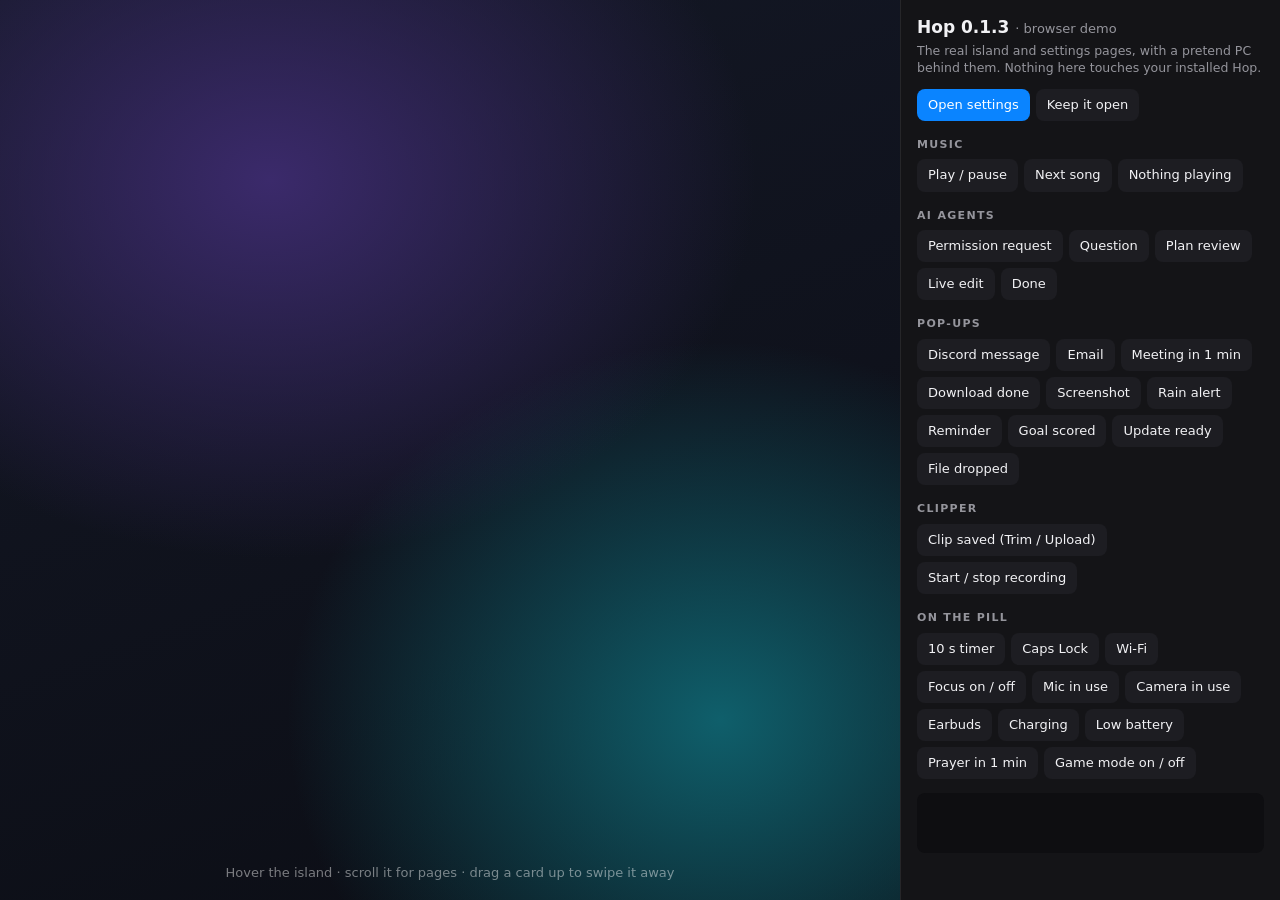
==== demo/index.html @ e6e643f9 "feat: two sample extensions, and a browser demo of the whole island demo/serve.py runs the real isla" ====
<!doctype html>
<html lang="en">
<head>
<meta charset="utf-8" />
<meta name="viewport" content="width=device-width, initial-scale=1" />
<title>Hop 0.1.3 demo</title>
<style>
  :root { --bg: #0b0b0d; --panel: #141417; --row: #1d1d22; --line: rgba(255,255,255,.08); --text: #f2f2f5; --dim: rgba(235,235,245,.6); --blue: #0a84ff; }
  * { box-sizing: border-box; }
  html, body { margin: 0; height: 100%; background: var(--bg); color: var(--text); font: 14px/1.4 "Segoe UI Variable Text", "Segoe UI", system-ui, sans-serif; }
  body { display: grid; grid-template-columns: 1fr 380px; overflow: hidden; }
  .desk { position: relative; overflow: hidden;
    background: radial-gradient(90% 70% at 30% 20%, #3b2a6b 0%, transparent 60%), radial-gradient(80% 70% at 80% 80%, #0f5f6b 0%, transparent 60%), linear-gradient(160deg, #141826, #0b0d14); }
  .desk::after { content: "Hover the island · scroll it for pages · drag a card up to swipe it away"; position: absolute; left: 0; right: 0; bottom: 18px; text-align: center; color: rgba(255,255,255,.45); font-size: 13px; }
  #islandFrame { position: absolute; left: 50%; top: 0; border: 0; background: transparent; color-scheme: normal; }
  .side { border-left: 1px solid var(--line); padding: 16px 16px 30px; overflow-y: auto; background: var(--panel); }
  h1 { font-size: 17px; margin: 0 0 2px; } h1 span { color: var(--dim); font-weight: 400; font-size: 13px; }
  .lead { color: var(--dim); font-size: 12.5px; margin: 0 0 12px; }
  h2 { font-size: 11px; text-transform: uppercase; letter-spacing: .12em; color: var(--dim); margin: 16px 0 7px; font-weight: 600; }
  .btns { display: flex; flex-wrap: wrap; gap: 6px; }
  button { border: 0; background: var(--row); color: var(--text); padding: 7px 11px; border-radius: 8px; cursor: pointer; font: inherit; font-size: 13px; }
  button:hover { background: #2a2a31; }
  button.primary { background: var(--blue); color: #fff; }
  #log { margin-top: 14px; font: 11.5px/1.45 Consolas, monospace; color: var(--dim); white-space: pre-wrap; min-height: 60px; background: #0e0e11; border-radius: 8px; padding: 8px; }
  .settings { position: fixed; inset: 28px 28px 28px 28px; z-index: 5; display: none; border-radius: 14px; overflow: hidden; box-shadow: 0 30px 80px rgba(0,0,0,.6); background: #0b0b0d; }
  .settings-open .settings { display: block; }
  .settings iframe { width: 100%; height: calc(100% - 38px); border: 0; display: block; }
  .settings .bar { height: 38px; display: flex; align-items: center; justify-content: space-between; padding: 0 8px 0 14px; background: #1b1b1f; font-size: 13px; color: var(--dim); }
  .scrim { position: fixed; inset: 0; background: rgba(0,0,0,.45); display: none; z-index: 4; }
  .settings-open .scrim { display: block; }
  @media (max-width: 900px) { body { grid-template-columns: 1fr; grid-template-rows: 420px auto; overflow: auto; } .side { border-left: 0; } }
</style>
</head>
<body>
<div class="desk"><iframe id="islandFrame" title="Hop Island"></iframe></div>
<aside class="side">
  <h1>Hop 0.1.3 <span>· browser demo</span></h1>
  <p class="lead">The real island and settings pages, with a pretend PC behind them. Nothing here touches your installed Hop.</p>
  <div class="btns"><button class="primary" onclick="__demoHost.openSettings()">Open settings</button><button onclick="__demoHost.demo.pin()">Keep it open</button></div>

  <h2>Music</h2>
  <div class="btns"><button onclick="__demoHost.demo.togglePlay()">Play / pause</button><button onclick="__demoHost.demo.nextSong()">Next song</button><button onclick="__demoHost.demo.nothing()">Nothing playing</button></div>

  <h2>AI agents</h2>
  <div class="btns"><button onclick="__demoHost.demo.agentAsk()">Permission request</button><button onclick="__demoHost.demo.agentQuestion()">Question</button>
    <button onclick="__demoHost.demo.agentPlan()">Plan review</button><button onclick="__demoHost.demo.agentEdit()">Live edit</button><button onclick="__demoHost.demo.agentDone()">Done</button></div>

  <h2>Pop-ups</h2>
  <div class="btns"><button onclick="__demoHost.demo.notif()">Discord message</button><button onclick="__demoHost.demo.mail()">Email</button>
    <button onclick="__demoHost.demo.calendar()">Meeting in 1 min</button><button onclick="__demoHost.demo.download()">Download done</button>
    <button onclick="__demoHost.demo.snip()">Screenshot</button><button onclick="__demoHost.demo.rain()">Rain alert</button>
    <button onclick="__demoHost.demo.reminder()">Reminder</button><button onclick="__demoHost.demo.goal()">Goal scored</button>
    <button onclick="__demoHost.demo.update()">Update ready</button><button onclick="__demoHost.demo.drop()">File dropped</button></div>

  <h2>Clipper</h2>
  <div class="btns"><button onclick="__demoHost.demo.clip()">Clip saved (Trim / Upload)</button><button onclick="__demoHost.demo.rec()">Start / stop recording</button></div>

  <h2>On the pill</h2>
  <div class="btns"><button onclick="__demoHost.demo.timer10()">10 s timer</button><button onclick="__demoHost.demo.caps()">Caps Lock</button><button onclick="__demoHost.demo.wifi()">Wi-Fi</button>
    <button onclick="__demoHost.demo.focus()">Focus on / off</button><button onclick="__demoHost.demo.mic()">Mic in use</button><button onclick="__demoHost.demo.cam()">Camera in use</button>
    <button onclick="__demoHost.demo.bt()">Earbuds</button><button onclick="__demoHost.demo.charge()">Charging</button><button onclick="__demoHost.demo.low()">Low battery</button>
    <button onclick="__demoHost.demo.prayer()">Prayer in 1 min</button><button onclick="__demoHost.demo.game()">Game mode on / off</button></div>
  <div id="log"></div>
</aside>
<div class="scrim" onclick="__demoHost.closeSettings()"></div>
<div class="settings"><div class="bar"><span>Hop settings (the real settings app)</span><button onclick="__demoHost.closeSettings()">Close</button></div><iframe id="settingsFrame" title="Hop settings"></iframe></div>
<script src="/demo/host.js"></script>
<script>__demoHost.ready.then(() => { document.getElementById("islandFrame").src = "/island/ui/index.html"; });</script>
</body>
</html>
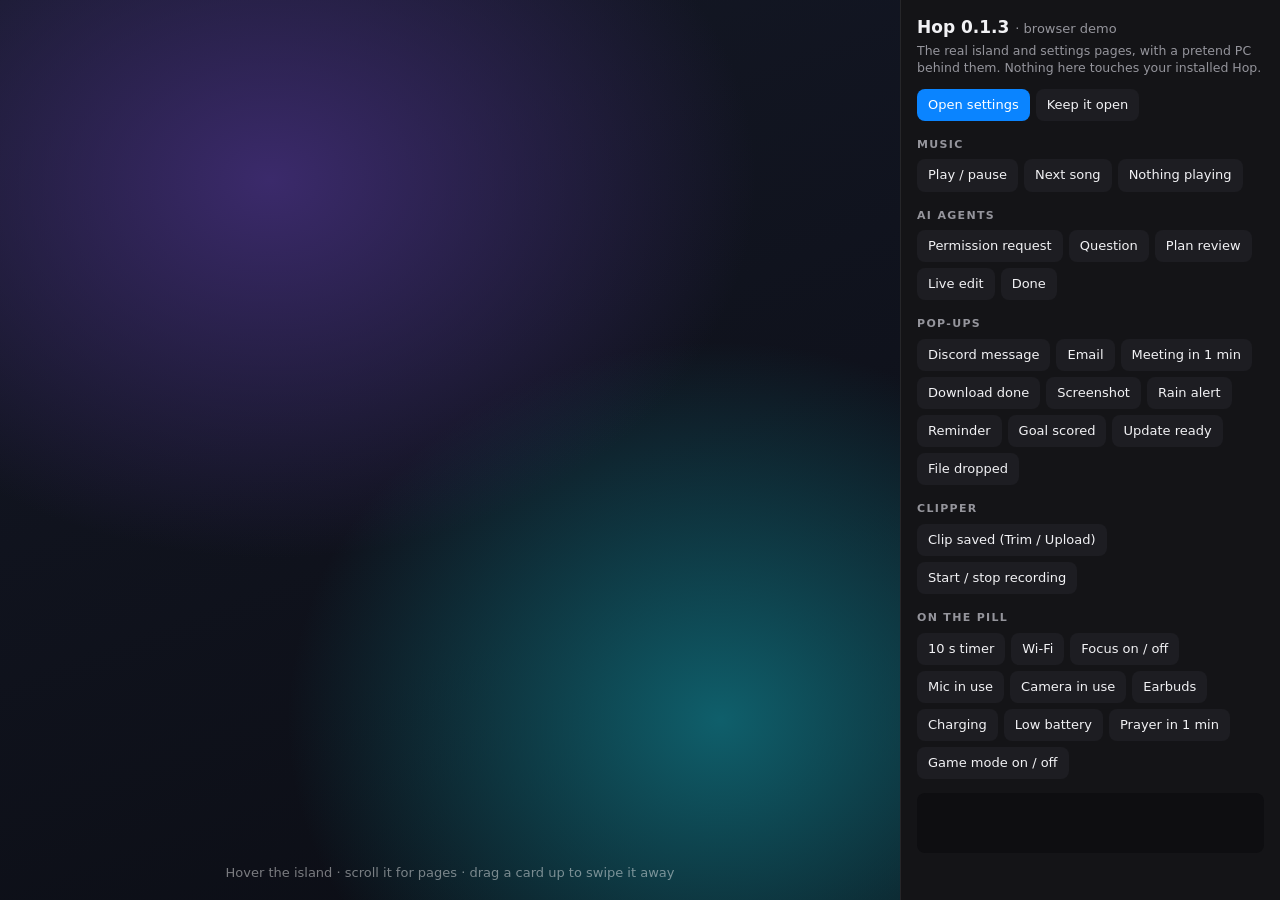
==== commit 23c92386: "feat(island): widget pages, real agent logos, and the polish asked for The open island is bigger (54" ====
--- a/demo/index.html
+++ b/demo/index.html
@@ -1,70 +1,70 @@
-<!doctype html>
-<html lang="en">
-<head>
-<meta charset="utf-8" />
-<meta name="viewport" content="width=device-width, initial-scale=1" />
-<title>Hop 0.1.3 demo</title>
-<style>
-  :root { --bg: #0b0b0d; --panel: #141417; --row: #1d1d22; --line: rgba(255,255,255,.08); --text: #f2f2f5; --dim: rgba(235,235,245,.6); --blue: #0a84ff; }
-  * { box-sizing: border-box; }
-  html, body { margin: 0; height: 100%; background: var(--bg); color: var(--text); font: 14px/1.4 "Segoe UI Variable Text", "Segoe UI", system-ui, sans-serif; }
-  body { display: grid; grid-template-columns: 1fr 380px; overflow: hidden; }
-  .desk { position: relative; overflow: hidden;
-    background: radial-gradient(90% 70% at 30% 20%, #3b2a6b 0%, transparent 60%), radial-gradient(80% 70% at 80% 80%, #0f5f6b 0%, transparent 60%), linear-gradient(160deg, #141826, #0b0d14); }
-  .desk::after { content: "Hover the island · scroll it for pages · drag a card up to swipe it away"; position: absolute; left: 0; right: 0; bottom: 18px; text-align: center; color: rgba(255,255,255,.45); font-size: 13px; }
-  #islandFrame { position: absolute; left: 50%; top: 0; border: 0; background: transparent; color-scheme: normal; }
-  .side { border-left: 1px solid var(--line); padding: 16px 16px 30px; overflow-y: auto; background: var(--panel); }
-  h1 { font-size: 17px; margin: 0 0 2px; } h1 span { color: var(--dim); font-weight: 400; font-size: 13px; }
-  .lead { color: var(--dim); font-size: 12.5px; margin: 0 0 12px; }
-  h2 { font-size: 11px; text-transform: uppercase; letter-spacing: .12em; color: var(--dim); margin: 16px 0 7px; font-weight: 600; }
-  .btns { display: flex; flex-wrap: wrap; gap: 6px; }
-  button { border: 0; background: var(--row); color: var(--text); padding: 7px 11px; border-radius: 8px; cursor: pointer; font: inherit; font-size: 13px; }
-  button:hover { background: #2a2a31; }
-  button.primary { background: var(--blue); color: #fff; }
-  #log { margin-top: 14px; font: 11.5px/1.45 Consolas, monospace; color: var(--dim); white-space: pre-wrap; min-height: 60px; background: #0e0e11; border-radius: 8px; padding: 8px; }
-  .settings { position: fixed; inset: 28px 28px 28px 28px; z-index: 5; display: none; border-radius: 14px; overflow: hidden; box-shadow: 0 30px 80px rgba(0,0,0,.6); background: #0b0b0d; }
-  .settings-open .settings { display: block; }
-  .settings iframe { width: 100%; height: calc(100% - 38px); border: 0; display: block; }
-  .settings .bar { height: 38px; display: flex; align-items: center; justify-content: space-between; padding: 0 8px 0 14px; background: #1b1b1f; font-size: 13px; color: var(--dim); }
-  .scrim { position: fixed; inset: 0; background: rgba(0,0,0,.45); display: none; z-index: 4; }
-  .settings-open .scrim { display: block; }
-  @media (max-width: 900px) { body { grid-template-columns: 1fr; grid-template-rows: 420px auto; overflow: auto; } .side { border-left: 0; } }
-</style>
-</head>
-<body>
-<div class="desk"><iframe id="islandFrame" title="Hop Island"></iframe></div>
-<aside class="side">
-  <h1>Hop 0.1.3 <span>· browser demo</span></h1>
-  <p class="lead">The real island and settings pages, with a pretend PC behind them. Nothing here touches your installed Hop.</p>
-  <div class="btns"><button class="primary" onclick="__demoHost.openSettings()">Open settings</button><button onclick="__demoHost.demo.pin()">Keep it open</button></div>
-
-  <h2>Music</h2>
-  <div class="btns"><button onclick="__demoHost.demo.togglePlay()">Play / pause</button><button onclick="__demoHost.demo.nextSong()">Next song</button><button onclick="__demoHost.demo.nothing()">Nothing playing</button></div>
-
-  <h2>AI agents</h2>
-  <div class="btns"><button onclick="__demoHost.demo.agentAsk()">Permission request</button><button onclick="__demoHost.demo.agentQuestion()">Question</button>
-    <button onclick="__demoHost.demo.agentPlan()">Plan review</button><button onclick="__demoHost.demo.agentEdit()">Live edit</button><button onclick="__demoHost.demo.agentDone()">Done</button></div>
-
-  <h2>Pop-ups</h2>
-  <div class="btns"><button onclick="__demoHost.demo.notif()">Discord message</button><button onclick="__demoHost.demo.mail()">Email</button>
-    <button onclick="__demoHost.demo.calendar()">Meeting in 1 min</button><button onclick="__demoHost.demo.download()">Download done</button>
-    <button onclick="__demoHost.demo.snip()">Screenshot</button><button onclick="__demoHost.demo.rain()">Rain alert</button>
-    <button onclick="__demoHost.demo.reminder()">Reminder</button><button onclick="__demoHost.demo.goal()">Goal scored</button>
-    <button onclick="__demoHost.demo.update()">Update ready</button><button onclick="__demoHost.demo.drop()">File dropped</button></div>
-
-  <h2>Clipper</h2>
-  <div class="btns"><button onclick="__demoHost.demo.clip()">Clip saved (Trim / Upload)</button><button onclick="__demoHost.demo.rec()">Start / stop recording</button></div>
-
-  <h2>On the pill</h2>
-  <div class="btns"><button onclick="__demoHost.demo.timer10()">10 s timer</button><button onclick="__demoHost.demo.caps()">Caps Lock</button><button onclick="__demoHost.demo.wifi()">Wi-Fi</button>
-    <button onclick="__demoHost.demo.focus()">Focus on / off</button><button onclick="__demoHost.demo.mic()">Mic in use</button><button onclick="__demoHost.demo.cam()">Camera in use</button>
-    <button onclick="__demoHost.demo.bt()">Earbuds</button><button onclick="__demoHost.demo.charge()">Charging</button><button onclick="__demoHost.demo.low()">Low battery</button>
-    <button onclick="__demoHost.demo.prayer()">Prayer in 1 min</button><button onclick="__demoHost.demo.game()">Game mode on / off</button></div>
-  <div id="log"></div>
-</aside>
-<div class="scrim" onclick="__demoHost.closeSettings()"></div>
-<div class="settings"><div class="bar"><span>Hop settings (the real settings app)</span><button onclick="__demoHost.closeSettings()">Close</button></div><iframe id="settingsFrame" title="Hop settings"></iframe></div>
-<script src="/demo/host.js"></script>
-<script>__demoHost.ready.then(() => { document.getElementById("islandFrame").src = "/island/ui/index.html"; });</script>
-</body>
-</html>
+<!doctype html>
+<html lang="en">
+<head>
+<meta charset="utf-8" />
+<meta name="viewport" content="width=device-width, initial-scale=1" />
+<title>Hop 0.1.3 demo</title>
+<style>
+  :root { --bg: #0b0b0d; --panel: #141417; --row: #1d1d22; --line: rgba(255,255,255,.08); --text: #f2f2f5; --dim: rgba(235,235,245,.6); --blue: #0a84ff; }
+  * { box-sizing: border-box; }
+  html, body { margin: 0; height: 100%; background: var(--bg); color: var(--text); font: 14px/1.4 "Segoe UI Variable Text", "Segoe UI", system-ui, sans-serif; }
+  body { display: grid; grid-template-columns: 1fr 380px; overflow: hidden; }
+  .desk { position: relative; overflow: hidden;
+    background: radial-gradient(90% 70% at 30% 20%, #3b2a6b 0%, transparent 60%), radial-gradient(80% 70% at 80% 80%, #0f5f6b 0%, transparent 60%), linear-gradient(160deg, #141826, #0b0d14); }
+  .desk::after { content: "Hover the island · scroll it for pages · drag a card up to swipe it away"; position: absolute; left: 0; right: 0; bottom: 18px; text-align: center; color: rgba(255,255,255,.45); font-size: 13px; }
+  #islandFrame { position: absolute; left: 50%; top: 0; border: 0; background: transparent; color-scheme: normal; }
+  .side { border-left: 1px solid var(--line); padding: 16px 16px 30px; overflow-y: auto; background: var(--panel); }
+  h1 { font-size: 17px; margin: 0 0 2px; } h1 span { color: var(--dim); font-weight: 400; font-size: 13px; }
+  .lead { color: var(--dim); font-size: 12.5px; margin: 0 0 12px; }
+  h2 { font-size: 11px; text-transform: uppercase; letter-spacing: .12em; color: var(--dim); margin: 16px 0 7px; font-weight: 600; }
+  .btns { display: flex; flex-wrap: wrap; gap: 6px; }
+  button { border: 0; background: var(--row); color: var(--text); padding: 7px 11px; border-radius: 8px; cursor: pointer; font: inherit; font-size: 13px; }
+  button:hover { background: #2a2a31; }
+  button.primary { background: var(--blue); color: #fff; }
+  #log { margin-top: 14px; font: 11.5px/1.45 Consolas, monospace; color: var(--dim); white-space: pre-wrap; min-height: 60px; background: #0e0e11; border-radius: 8px; padding: 8px; }
+  .settings { position: fixed; inset: 28px 28px 28px 28px; z-index: 5; display: none; border-radius: 14px; overflow: hidden; box-shadow: 0 30px 80px rgba(0,0,0,.6); background: #0b0b0d; }
+  .settings-open .settings { display: block; }
+  .settings iframe { width: 100%; height: calc(100% - 38px); border: 0; display: block; }
+  .settings .bar { height: 38px; display: flex; align-items: center; justify-content: space-between; padding: 0 8px 0 14px; background: #1b1b1f; font-size: 13px; color: var(--dim); }
+  .scrim { position: fixed; inset: 0; background: rgba(0,0,0,.45); display: none; z-index: 4; }
+  .settings-open .scrim { display: block; }
+  @media (max-width: 900px) { body { grid-template-columns: 1fr; grid-template-rows: 420px auto; overflow: auto; } .side { border-left: 0; } }
+</style>
+</head>
+<body>
+<div class="desk"><iframe id="islandFrame" title="Hop Island"></iframe></div>
+<aside class="side">
+  <h1>Hop 0.1.3 <span>· browser demo</span></h1>
+  <p class="lead">The real island and settings pages, with a pretend PC behind them. Nothing here touches your installed Hop.</p>
+  <div class="btns"><button class="primary" onclick="__demoHost.openSettings()">Open settings</button><button onclick="__demoHost.demo.pin()">Keep it open</button></div>
+
+  <h2>Music</h2>
+  <div class="btns"><button onclick="__demoHost.demo.togglePlay()">Play / pause</button><button onclick="__demoHost.demo.nextSong()">Next song</button><button onclick="__demoHost.demo.nothing()">Nothing playing</button></div>
+
+  <h2>AI agents</h2>
+  <div class="btns"><button onclick="__demoHost.demo.agentAsk()">Permission request</button><button onclick="__demoHost.demo.agentQuestion()">Question</button>
+    <button onclick="__demoHost.demo.agentPlan()">Plan review</button><button onclick="__demoHost.demo.agentEdit()">Live edit</button><button onclick="__demoHost.demo.agentDone()">Done</button></div>
+
+  <h2>Pop-ups</h2>
+  <div class="btns"><button onclick="__demoHost.demo.notif()">Discord message</button><button onclick="__demoHost.demo.mail()">Email</button>
+    <button onclick="__demoHost.demo.calendar()">Meeting in 1 min</button><button onclick="__demoHost.demo.download()">Download done</button>
+    <button onclick="__demoHost.demo.snip()">Screenshot</button><button onclick="__demoHost.demo.rain()">Rain alert</button>
+    <button onclick="__demoHost.demo.reminder()">Reminder</button><button onclick="__demoHost.demo.goal()">Goal scored</button>
+    <button onclick="__demoHost.demo.update()">Update ready</button><button onclick="__demoHost.demo.drop()">File dropped</button></div>
+
+  <h2>Clipper</h2>
+  <div class="btns"><button onclick="__demoHost.demo.clip()">Clip saved (Trim / Upload)</button><button onclick="__demoHost.demo.rec()">Start / stop recording</button></div>
+
+  <h2>On the pill</h2>
+  <div class="btns"><button onclick="__demoHost.demo.timer10()">10 s timer</button><button onclick="__demoHost.demo.wifi()">Wi-Fi</button>
+    <button onclick="__demoHost.demo.focus()">Focus on / off</button><button onclick="__demoHost.demo.mic()">Mic in use</button><button onclick="__demoHost.demo.cam()">Camera in use</button>
+    <button onclick="__demoHost.demo.bt()">Earbuds</button><button onclick="__demoHost.demo.charge()">Charging</button><button onclick="__demoHost.demo.low()">Low battery</button>
+    <button onclick="__demoHost.demo.prayer()">Prayer in 1 min</button><button onclick="__demoHost.demo.game()">Game mode on / off</button></div>
+  <div id="log"></div>
+</aside>
+<div class="scrim" onclick="__demoHost.closeSettings()"></div>
+<div class="settings"><div class="bar"><span>Hop settings (the real settings app)</span><button onclick="__demoHost.closeSettings()">Close</button></div><iframe id="settingsFrame" title="Hop settings"></iframe></div>
+<script src="/demo/host.js"></script>
+<script>__demoHost.ready.then(() => { document.getElementById("islandFrame").src = "/island/ui/index.html"; });</script>
+</body>
+</html>
